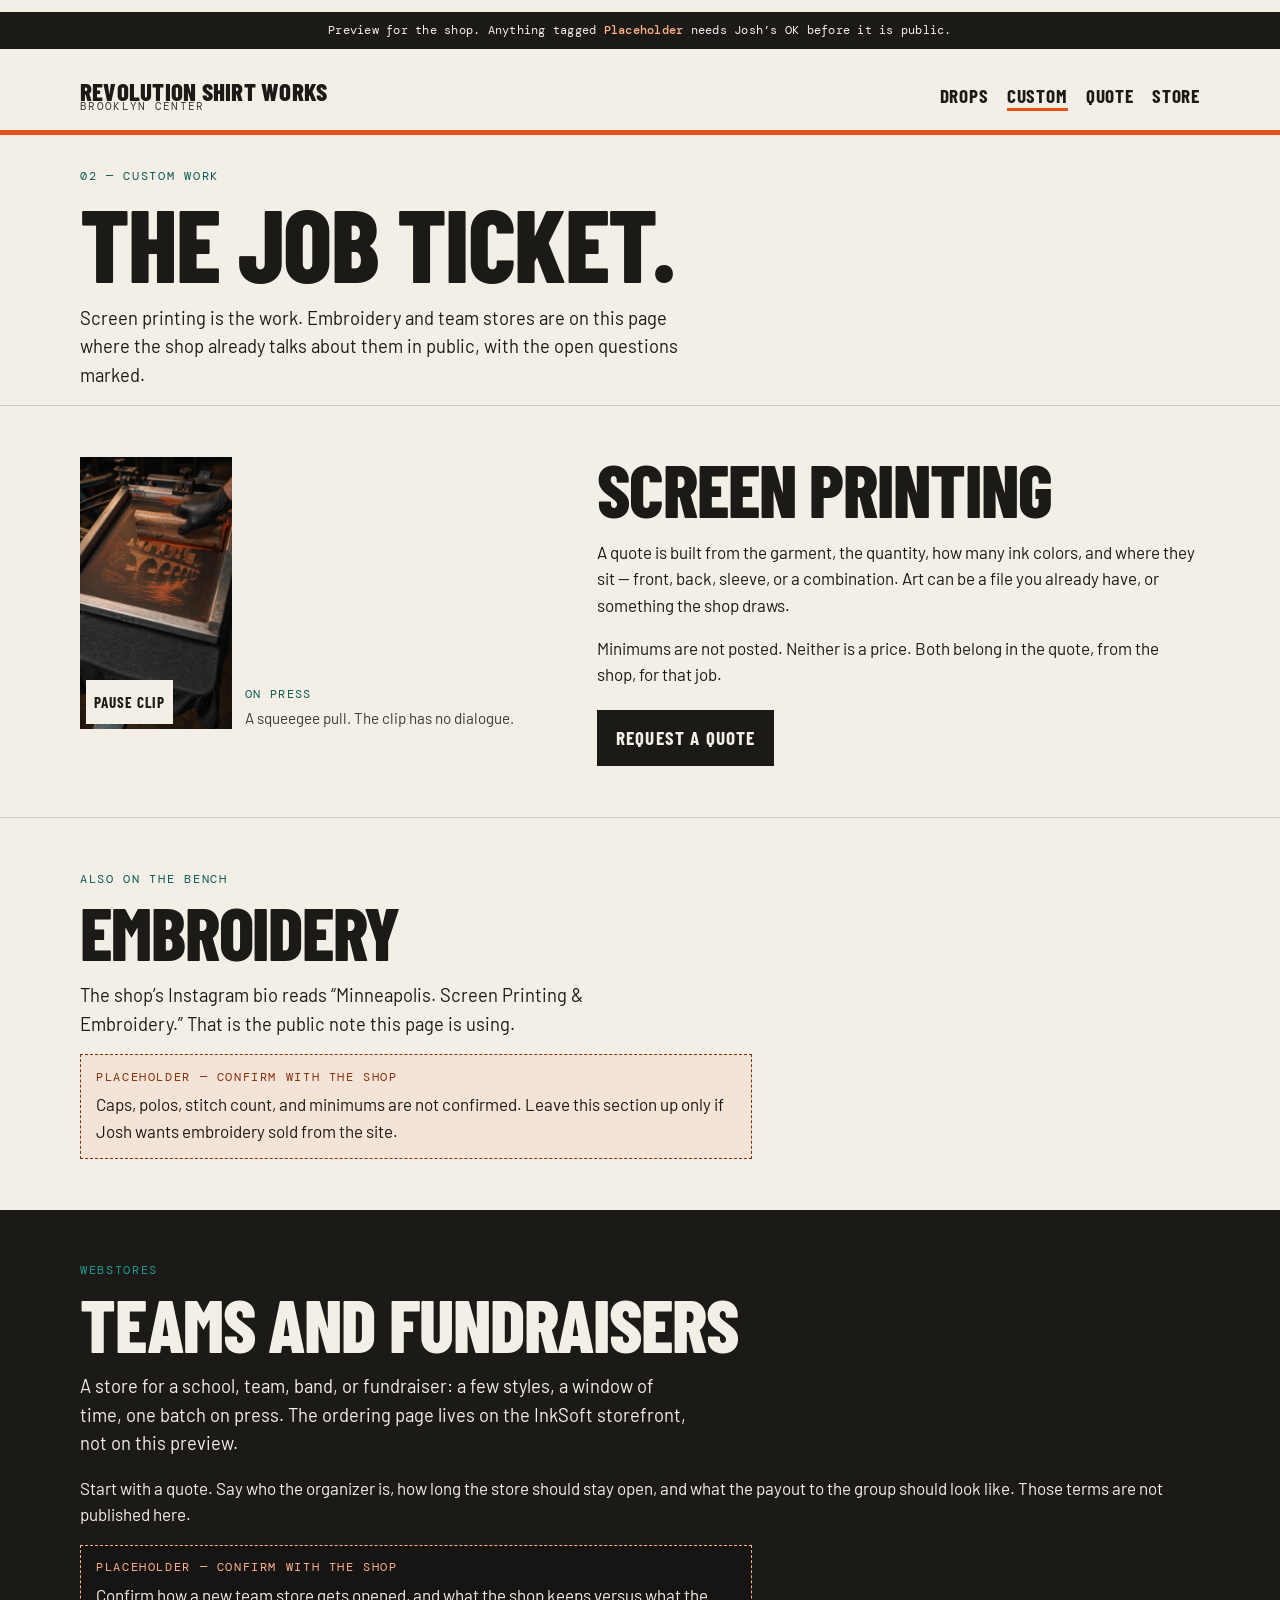
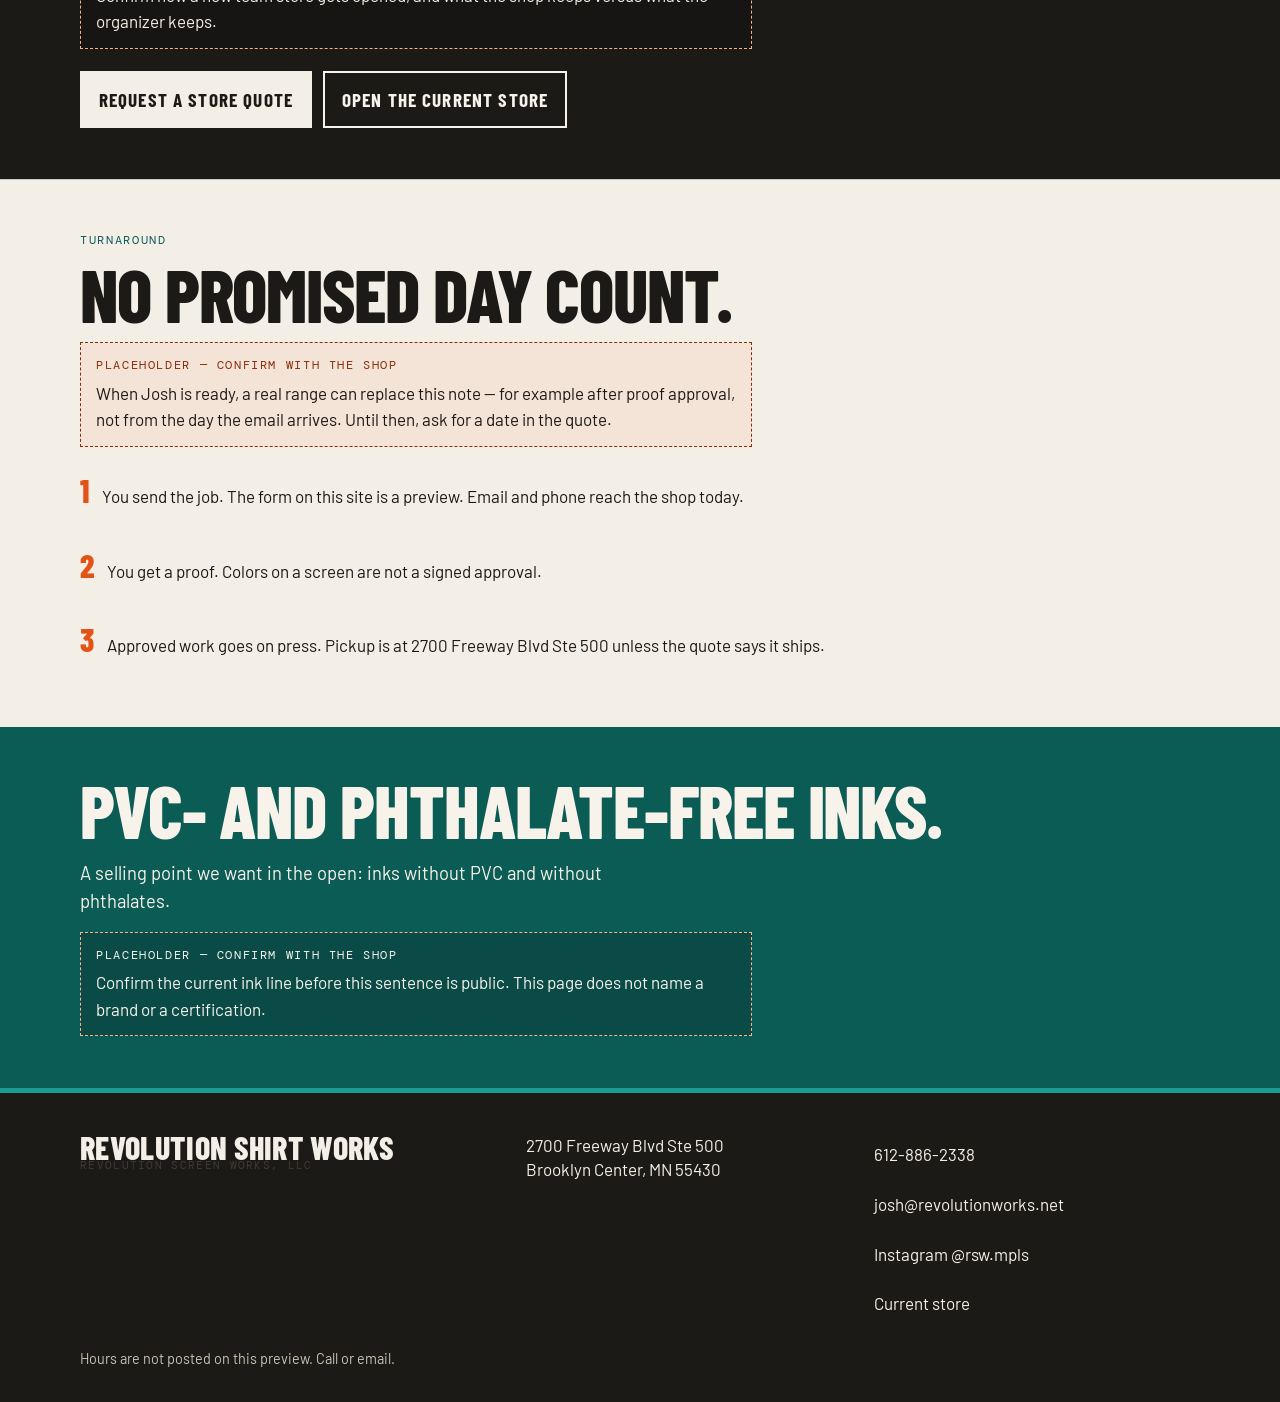
==== custom/index.html @ 0e315d1d "Add a static marketing preview for Revolution Shirt Works. The site introduces limited pre-order dro" ====
<!DOCTYPE html>
<html lang="en">
<head>
  <meta charset="utf-8">
  <meta name="viewport" content="width=device-width, initial-scale=1">
  <!-- PREVIEW: remove the noindex meta when this marketing site is the public site. -->
  <meta name="robots" content="noindex, follow">
  <title>Custom screen printing | Revolution Shirt Works</title>
  <meta name="description" content="Custom screen printing from Revolution Shirt Works in Brooklyn Center. Embroidery and team webstores are listed, with placeholders where the shop still needs to confirm details.">
  <link rel="canonical" href="https://revolutionworks.net/custom/">
  <meta property="og:title" content="Custom screen printing | Revolution Shirt Works">
  <meta property="og:description" content="Screen printing, embroidery, and team stores from a Brooklyn Center shop. Turnaround and embroidery details are still to confirm.">
  <meta property="og:type" content="website">
  <meta property="og:url" content="https://revolutionworks.net/custom/">
  <meta property="og:image" content="https://revolutionworks.net/assets/og.jpg">
  <meta property="og:locale" content="en_US">
  <meta name="twitter:card" content="summary_large_image">
  <meta name="twitter:title" content="Custom screen printing | Revolution Shirt Works">
  <meta name="twitter:description" content="Screen printing, embroidery, and team stores. Some details are still marked for the shop to confirm.">
  <meta name="twitter:image" content="https://revolutionworks.net/assets/og.jpg">
  <meta name="theme-color" content="#1c1a17">
  <link rel="icon" href="../favicon.svg" type="image/svg+xml">
  <link rel="manifest" href="../site.webmanifest">
  <link rel="stylesheet" href="../css/site.css">
</head>
<body>
  <a class="skip" href="#main">Skip to content</a>
  <p class="preview-strip">Preview for the shop. Anything tagged <strong>Placeholder</strong> needs Josh’s OK before it is public.</p>
  <header class="site-header">
    <div class="wrap site-header__inner">
      <a class="wordmark" href="../index.html">
        <span class="wordmark__shop">Revolution Shirt Works</span>
        <span class="wordmark__place">Brooklyn Center</span>
      </a>
      <nav class="nav-desktop" aria-label="Primary">
        <a href="../drops/">Drops</a>
        <a href="./" aria-current="page">Custom</a>
        <a href="../quote/">Quote</a>
        <a href="https://revolutionworks.net" rel="noopener noreferrer">Store</a>
      </nav>
      <button class="menu-button" type="button" data-menu-open aria-haspopup="dialog" aria-controls="site-menu">Menu</button>
    </div>
  </header>
  <dialog id="site-menu" aria-label="Menu">
    <form method="dialog"><button class="dialog-close" type="submit">Close</button></form>
    <nav aria-label="Mobile">
      <ul class="menu-list">
        <li><a href="../drops/">Drops</a></li>
        <li><a href="./" aria-current="page">Custom</a></li>
        <li><a href="../quote/">Quote</a></li>
        <li><a href="https://revolutionworks.net" rel="noopener noreferrer">Store</a></li>
      </ul>
    </nav>
    <p class="menu-phone"><a href="tel:+16128862338">612-886-2338</a></p>
  </dialog>

  <main id="main">
    <header class="page-hero">
      <div class="wrap">
        <p class="kicker">02 — Custom work</p>
        <h1>The job ticket.</h1>
        <p class="lede">Screen printing is the work. Embroidery and team stores are on this page where the shop already talks about them in public, with the open questions marked.</p>
      </div>
    </header>

    <section class="band" aria-labelledby="print-title">
      <div class="wrap split split--media">
        <figure class="clip clip--beside">
          <div class="clip__frame">
            <video data-shop-video width="720" height="1288" poster="../assets/squeegee-poster.jpg" playsinline muted loop preload="none">
              <source src="../assets/squeegee.mp4" type="video/mp4">
            </video>
            <button class="video-toggle" type="button" data-video-toggle aria-pressed="false">Play clip</button>
          </div>
          <figcaption>
            <span>On press</span>
            A squeegee pull. The clip has no dialogue.
          </figcaption>
        </figure>
        <div>
          <h2 id="print-title">Screen printing</h2>
          <p>A quote is built from the garment, the quantity, how many ink colors, and where they sit — front, back, sleeve, or a combination. Art can be a file you already have, or something the shop draws.</p>
          <p>Minimums are not posted. Neither is a price. Both belong in the quote, from the shop, for that job.</p>
          <div class="actions">
            <a class="btn" href="../quote/">Request a quote</a>
          </div>
        </div>
      </div>
    </section>

    <section class="band" aria-labelledby="emb-title">
      <div class="wrap">
        <p class="kicker">Also on the bench</p>
        <h2 id="emb-title">Embroidery</h2>
        <p class="lede">The shop’s Instagram bio reads “Minneapolis. Screen Printing &amp; Embroidery.” That is the public note this page is using.</p>
        <div class="hold" role="note">
          <span class="hold__tag">Placeholder — confirm with the shop</span>
          <p>Caps, polos, stitch count, and minimums are not confirmed. Leave this section up only if Josh wants embroidery sold from the site.</p>
        </div>
      </div>
    </section>

    <section class="band band--ink" aria-labelledby="store-title">
      <div class="wrap">
        <p class="kicker">Webstores</p>
        <h2 id="store-title">Teams and fundraisers</h2>
        <p class="lede">A store for a school, team, band, or fundraiser: a few styles, a window of time, one batch on press. The ordering page lives on the InkSoft storefront, not on this preview.</p>
        <p>Start with a quote. Say who the organizer is, how long the store should stay open, and what the payout to the group should look like. Those terms are not published here.</p>
        <div class="hold" role="note">
          <span class="hold__tag">Placeholder — confirm with the shop</span>
          <p>Confirm how a new team store gets opened, and what the shop keeps versus what the organizer keeps.</p>
        </div>
        <div class="actions">
          <a class="btn" href="../quote/">Request a store quote</a>
          <a class="btn btn--ghost" href="https://revolutionworks.net" rel="noopener noreferrer">Open the current store</a>
        </div>
      </div>
    </section>

    <section class="band" id="turnaround" aria-labelledby="turn-title">
      <div class="wrap">
        <p class="kicker">Turnaround</p>
        <h2 id="turn-title">No promised day count.</h2>
        <div class="hold" role="note">
          <span class="hold__tag">Placeholder — confirm with the shop</span>
          <p>When Josh is ready, a real range can replace this note — for example after proof approval, not from the day the email arrives. Until then, ask for a date in the quote.</p>
        </div>
        <ol class="steps">
          <li><span class="num">1</span><p>You send the job. The form on this site is a preview. Email and phone reach the shop today.</p></li>
          <li><span class="num">2</span><p>You get a proof. Colors on a screen are not a signed approval.</p></li>
          <li><span class="num">3</span><p>Approved work goes on press. Pickup is at 2700 Freeway Blvd Ste 500 unless the quote says it ships.</p></li>
        </ol>
      </div>
    </section>

    <section class="band band--teal" aria-labelledby="ink-title">
      <div class="wrap">
        <h2 id="ink-title">PVC- and phthalate-free inks.</h2>
        <p class="lede">A selling point we want in the open: inks without PVC and without phthalates.</p>
        <div class="hold" role="note">
          <span class="hold__tag">Placeholder — confirm with the shop</span>
          <p>Confirm the current ink line before this sentence is public. This page does not name a brand or a certification.</p>
        </div>
      </div>
    </section>
  </main>

  <footer class="site-footer">
    <div class="wrap footer-grid">
      <div>
        <a class="wordmark" href="../index.html">
          <span class="wordmark__shop">Revolution Shirt Works</span>
          <span class="wordmark__place">Revolution Screen Works, LLC</span>
        </a>
      </div>
      <address>
        2700 Freeway Blvd Ste 500<br>
        Brooklyn Center, MN 55430
      </address>
      <ul class="footer-links">
        <li><a href="tel:+16128862338">612-886-2338</a></li>
        <li><a href="mailto:josh@revolutionworks.net">josh@revolutionworks.net</a></li>
        <li><a href="https://www.instagram.com/rsw.mpls/" rel="noopener noreferrer">Instagram @rsw.mpls</a></li>
        <li><a href="https://revolutionworks.net" rel="noopener noreferrer">Current store</a></li>
      </ul>
    </div>
    <div class="wrap">
      <p class="legal">Hours are not posted on this preview. Call or email.</p>
    </div>
  </footer>
  <script src="../js/site.js"></script>
</body>
</html>
---- css/site.css ----
@import "fonts.css";

:root {
  --paper: #f4efe6;
  --paper-deep: #e7dcc8;
  --ink: #1c1a17;
  --ink-soft: #3f3a34;
  --orange: #e45316;
  --orange-deep: #8a2e0a;
  --teal: #0c5c56;
  --teal-bright: #1a9a90;
  --cream: #f7f3ea;
  --line: rgba(28, 26, 23, 0.18);
  --display: "Barlow Condensed", "Arial Narrow", Impact, sans-serif;
  --sans: "Barlow", "Avenir Next", "Segoe UI", sans-serif;
  --mono: "DM Mono", ui-monospace, "SFMono-Regular", Menlo, monospace;
  --wrap: 1120px;
  --pad: clamp(1rem, 4vw, 2.25rem);
  color-scheme: light;
}

*,
*::before,
*::after {
  box-sizing: border-box;
}

html {
  scroll-behavior: smooth;
}

body {
  margin: 0;
  overflow-x: clip;
  background: var(--paper);
  color: var(--ink);
  font-family: var(--sans);
  font-size: 1.0625rem;
  line-height: 1.55;
  text-rendering: optimizeLegibility;
}

img,
video {
  max-width: 100%;
  height: auto;
}

a {
  color: inherit;
}

a:hover {
  color: var(--orange-deep);
}

:focus-visible {
  outline: 3px solid var(--teal);
  outline-offset: 3px;
}

[hidden] {
  display: none !important;
}

.skip {
  position: absolute;
  left: 0.75rem;
  top: 0.75rem;
  z-index: 20;
  transform: translateY(-160%);
  background: var(--ink);
  color: var(--paper);
  padding: 0.65rem 0.85rem;
  text-decoration: none;
  font-family: var(--display);
  font-weight: 700;
  letter-spacing: 0.06em;
  text-transform: uppercase;
}

.skip:focus {
  transform: none;
}

.visually-hidden {
  position: absolute;
  width: 1px;
  height: 1px;
  padding: 0;
  margin: -1px;
  overflow: hidden;
  clip: rect(0, 0, 0, 0);
  white-space: nowrap;
  border: 0;
}

.preview-strip {
  background: var(--ink);
  color: var(--paper);
  font-family: var(--mono);
  font-size: 0.78rem;
  letter-spacing: 0.02em;
  padding: 0.55rem var(--pad);
  text-align: center;
}

.preview-strip strong {
  color: #ffb089;
  font-weight: 500;
}

.wrap {
  width: min(var(--wrap), calc(100% - (var(--pad) * 2)));
  margin-inline: auto;
}

.site-header {
  border-bottom: 5px solid var(--orange);
  background: var(--paper);
  position: sticky;
  top: 0;
  z-index: 5;
}

.site-header__inner {
  display: flex;
  align-items: center;
  justify-content: space-between;
  gap: 1rem;
  min-height: 4.25rem;
}

.wordmark {
  display: flex;
  flex-direction: column;
  text-decoration: none;
  color: var(--ink);
  line-height: 0.9;
}

.wordmark:hover {
  color: var(--ink);
}

.wordmark__shop {
  font-family: var(--display);
  font-weight: 800;
  font-size: 1.55rem;
  letter-spacing: 0.01em;
  text-transform: uppercase;
}

.wordmark__place {
  font-family: var(--mono);
  font-size: 0.68rem;
  letter-spacing: 0.12em;
  text-transform: uppercase;
  color: var(--ink-soft);
}

.nav-desktop {
  display: none;
  align-items: center;
  gap: 0.25rem 1.15rem;
}

.nav-desktop a {
  font-family: var(--display);
  font-weight: 700;
  font-size: 1.2rem;
  letter-spacing: 0.04em;
  text-transform: uppercase;
  text-decoration: none;
}

.nav-desktop a[aria-current="page"] {
  box-shadow: inset 0 -3px 0 var(--orange);
}

.menu-button,
.btn,
.video-toggle,
.dialog-close {
  font-family: var(--display);
  font-weight: 700;
  letter-spacing: 0.06em;
  text-transform: uppercase;
  cursor: pointer;
}

.menu-button,
.dialog-close {
  min-height: 48px;
  min-width: 48px;
  border: 2px solid var(--ink);
  background: transparent;
  color: var(--ink);
  padding: 0.4rem 0.8rem;
}

#site-menu {
  border: 0;
  padding: 1.25rem 1.25rem 2rem;
  margin: 0 0 0 auto;
  width: min(100%, 22rem);
  height: 100%;
  max-height: none;
  max-width: 100%;
  background: var(--ink);
  color: var(--paper);
}

#site-menu::backdrop {
  background: rgba(28, 26, 23, 0.5);
}

#site-menu a {
  color: var(--paper);
  text-decoration: none;
}

#site-menu a:hover {
  color: #ffb089;
}

.dialog-close {
  border-color: var(--paper);
  color: var(--paper);
  margin-bottom: 1.5rem;
}

.menu-list {
  list-style: none;
  margin: 0;
  padding: 0;
  display: grid;
  gap: 0.35rem;
}

.menu-list a {
  display: flex;
  align-items: center;
  min-height: 48px;
  font-family: var(--display);
  font-weight: 700;
  font-size: 2rem;
  letter-spacing: 0.03em;
  text-transform: uppercase;
}

.menu-phone {
  margin-top: 1.5rem;
  font-family: var(--mono);
  font-size: 0.9rem;
}

.hero {
  padding: 1.5rem 0 2.5rem;
}

.kicker {
  font-family: var(--mono);
  font-size: 0.75rem;
  letter-spacing: 0.14em;
  text-transform: uppercase;
  color: var(--teal);
  margin: 0 0 0.75rem;
}

h1,
h2,
.h-display {
  font-family: var(--display);
  font-weight: 800;
  letter-spacing: -0.015em;
  line-height: 0.88;
  text-transform: uppercase;
  text-wrap: balance;
  margin: 0;
}

h1 {
  font-size: clamp(3.2rem, 15vw, 8.4rem);
}

section[id],
header[id] {
  scroll-margin-top: 5.5rem;
}

h2 {
  font-size: clamp(2.6rem, 8vw, 4.6rem);
}

h3 {
  font-family: var(--display);
  font-weight: 700;
  font-size: 1.8rem;
  letter-spacing: 0.02em;
  text-transform: uppercase;
  line-height: 1;
  margin: 0 0 0.35rem;
}

.lede {
  font-size: 1.15rem;
  max-width: 38rem;
  margin: 1rem 0 0;
}

.hero__title .line {
  display: block;
}

.hero__title .line--ink {
  color: var(--orange-deep);
  position: relative;
  width: max-content;
  max-width: 100%;
}

.hero__title .line--ink::before {
  content: "Shirts.";
  position: absolute;
  left: 0.045em;
  top: 0.035em;
  color: var(--teal);
  z-index: -1;
}

.actions {
  display: flex;
  flex-wrap: wrap;
  gap: 0.7rem;
  margin-top: 1.4rem;
}

.btn {
  display: inline-flex;
  align-items: center;
  justify-content: center;
  min-height: 48px;
  padding: 0.7rem 1.05rem;
  background: var(--ink);
  color: var(--paper);
  text-decoration: none;
  border: 2px solid var(--ink);
  font-size: 1.2rem;
}

.btn:hover {
  background: var(--orange-deep);
  border-color: var(--orange-deep);
  color: var(--paper);
}

.btn--ghost {
  background: transparent;
  color: var(--ink);
}

.btn--ghost:hover {
  background: var(--ink);
  color: var(--paper);
}

.band--ink .actions .btn,
.band--teal .actions .btn {
  background: var(--paper);
  color: var(--ink);
  border-color: var(--paper);
}

.band--ink .actions .btn:hover,
.band--teal .actions .btn:hover {
  background: var(--orange);
  border-color: var(--orange);
  color: var(--ink);
}

.band--ink .actions .btn--ghost,
.band--teal .actions .btn--ghost {
  background: transparent;
  color: var(--cream);
  border-color: var(--cream);
}

.band--ink .actions .btn--ghost:hover,
.band--teal .actions .btn--ghost:hover {
  background: var(--cream);
  color: var(--ink);
}

.swatches {
  display: flex;
  flex-wrap: wrap;
  gap: 0.55rem 1rem;
  list-style: none;
  padding: 0;
  margin: 1.4rem 0 0;
}

.swatches li {
  display: flex;
  align-items: center;
  gap: 0.45rem;
  font-family: var(--mono);
  font-size: 0.75rem;
  letter-spacing: 0.06em;
  text-transform: uppercase;
}

.swatch {
  width: 1.15rem;
  height: 1.15rem;
  border: 1px solid var(--ink);
  display: inline-block;
}

.swatch--orange { background: var(--orange); }
.swatch--teal { background: var(--teal-bright); }
.swatch--paper { background: var(--cream); }

.hero__grid {
  display: grid;
  gap: 1.75rem;
}

.poster {
  margin: 0;
  background: var(--ink);
  color: var(--paper);
}

.poster img,
.film img {
  display: block;
  width: 100%;
  height: auto;
}

.poster figcaption,
.film figcaption,
.clip figcaption {
  display: flex;
  justify-content: space-between;
  gap: 0.75rem;
  flex-wrap: wrap;
  padding: 0.55rem 0.75rem 0.7rem;
  font-family: var(--mono);
  font-size: 0.72rem;
  letter-spacing: 0.08em;
  text-transform: uppercase;
}

.clip {
  margin: 0.8rem 0 0;
  display: grid;
  grid-template-columns: 7.5rem 1fr;
  gap: 0.8rem;
  align-items: end;
}

.clip--beside {
  margin: 0;
}

.clip__frame {
  position: relative;
  background: var(--ink);
}

.clip video {
  display: block;
  width: 100%;
  height: auto;
}

.video-toggle {
  position: absolute;
  left: 0.35rem;
  bottom: 0.35rem;
  min-height: 44px;
  padding: 0.35rem 0.55rem;
  border: 0;
  background: var(--paper);
  color: var(--ink);
  font-size: 0.95rem;
}

.clip figcaption {
  padding: 0;
  display: block;
  color: var(--ink-soft);
  text-transform: none;
  letter-spacing: 0;
  font-family: var(--sans);
  font-size: 0.95rem;
  line-height: 1.4;
}

.clip figcaption span {
  display: block;
  font-family: var(--mono);
  font-size: 0.72rem;
  letter-spacing: 0.12em;
  text-transform: uppercase;
  color: var(--teal);
  margin-bottom: 0.3rem;
}

.band {
  padding: 3.2rem 0;
  border-top: 1px solid var(--line);
}

.band--ink {
  background: var(--ink);
  color: var(--paper);
  border-top: 0;
}

.band--ink a {
  color: var(--paper);
}

.band--ink .kicker {
  color: var(--teal-bright);
}

.band--teal {
  background: var(--teal);
  color: var(--cream);
  border-top: 0;
}

.band--teal a {
  color: var(--cream);
}

.split {
  display: grid;
  gap: 1.5rem;
}

.section-head {
  display: grid;
  gap: 0.8rem;
  margin-bottom: 1.4rem;
}

.hold {
  display: grid;
  gap: 0.3rem;
  margin: 1rem 0 0;
  padding: 0.85rem 0.95rem;
  border: 1.5px dashed var(--orange-deep);
  background: rgba(228, 83, 22, 0.07);
  max-width: 42rem;
}

.band--ink .hold,
.band--teal .hold {
  border-color: #ffb089;
  background: rgba(0, 0, 0, 0.18);
  color: inherit;
}

.hold__tag {
  font-family: var(--mono);
  font-size: 0.72rem;
  letter-spacing: 0.14em;
  text-transform: uppercase;
  color: var(--orange-deep);
}

.band--ink .hold__tag {
  color: #ffb089;
}

.band--teal .hold__tag {
  color: var(--cream);
}

.hold p {
  margin: 0;
}

.service-list,
.steps,
.confirm-list,
.pieces {
  list-style: none;
  margin: 0;
  padding: 0;
}

.service-list {
  display: grid;
  gap: 0;
  border-top: 2px solid var(--ink);
}

.service-list li {
  display: grid;
  gap: 0.35rem;
  padding: 1.15rem 0;
  border-bottom: 1px solid var(--line);
}

.service-list .num {
  font-family: var(--mono);
  font-size: 0.75rem;
  letter-spacing: 0.14em;
  color: var(--orange-deep);
}

.steps {
  display: grid;
  gap: 0.9rem;
  margin-top: 1.2rem;
}

.steps li {
  display: grid;
  grid-template-columns: auto 1fr;
  gap: 0.8rem;
  align-items: baseline;
}

.steps .num {
  font-family: var(--display);
  font-weight: 800;
  font-size: 2rem;
  line-height: 1;
  color: var(--orange);
}

.film {
  margin: 0;
  background: #fff;
  border: 1px solid var(--ink);
  box-shadow: 10px 10px 0 var(--teal);
}

.film figcaption {
  color: var(--ink-soft);
  padding-inline: 0.2rem;
}

.pieces {
  display: grid;
  gap: 0;
  border-top: 2px solid currentColor;
  margin-top: 1.4rem;
}

.pieces li {
  display: grid;
  gap: 0.25rem;
  padding: 1rem 0;
  border-bottom: 1px solid var(--line);
}

.band--ink .pieces {
  border-top-color: rgba(247, 243, 234, 0.4);
}

.band--ink .pieces li {
  border-bottom-color: rgba(247, 243, 234, 0.18);
}

.meta {
  font-family: var(--mono);
  font-size: 0.75rem;
  letter-spacing: 0.08em;
  text-transform: uppercase;
  color: var(--ink-soft);
}

.band--ink .meta {
  color: #c8c1b6;
}

.confirm-list {
  display: grid;
  gap: 0.65rem;
}

.confirm-list li {
  padding-left: 1.4rem;
  position: relative;
}

.confirm-list li::before {
  content: "";
  width: 0.7rem;
  height: 0.7rem;
  border: 1.5px solid var(--orange-deep);
  position: absolute;
  left: 0;
  top: 0.4rem;
}

.site-footer {
  background: var(--ink);
  color: var(--paper);
  padding: 2.5rem 0 2rem;
  border-top: 5px solid var(--teal-bright);
}

.site-footer a {
  color: var(--paper);
  text-decoration: none;
}

.site-footer a:hover {
  color: #ffb089;
}

.footer-grid {
  display: grid;
  gap: 1.4rem;
}

.site-footer .wordmark__shop {
  font-size: 2rem;
}

.site-footer address {
  font-style: normal;
  line-height: 1.45;
}

.footer-links {
  list-style: none;
  margin: 0;
  padding: 0;
  display: grid;
  gap: 0.35rem;
}

.footer-links a {
  display: inline-flex;
  min-height: 44px;
  align-items: center;
}

.legal {
  margin: 1.4rem 0 0;
  color: #c8c1b6;
  font-size: 0.9rem;
  max-width: 40rem;
}

.page-hero {
  padding: 2rem 0 1rem;
}

.page-hero h1 {
  font-size: clamp(3.4rem, 12vw, 6.4rem);
}

.gallery {
  display: grid;
  gap: 1.25rem;
}

.ticket {
  margin-top: 1.5rem;
  padding: 1.1rem 1rem 1.2rem;
  background: var(--cream);
  border: 2px solid var(--ink);
  box-shadow: 8px 8px 0 var(--ink);
}

.ticket__head {
  display: flex;
  justify-content: space-between;
  gap: 1rem;
  align-items: baseline;
  border-bottom: 1px solid var(--ink);
  padding-bottom: 0.7rem;
  margin-bottom: 1rem;
}

.ticket__head p {
  margin: 0;
  font-family: var(--mono);
  font-size: 0.75rem;
  letter-spacing: 0.12em;
  text-transform: uppercase;
}

.fields {
  display: grid;
  gap: 0.9rem;
}

label {
  display: grid;
  gap: 0.35rem;
  font-family: var(--display);
  font-weight: 700;
  letter-spacing: 0.04em;
  text-transform: uppercase;
  font-size: 1.05rem;
}

.hint {
  font-family: var(--sans);
  font-weight: 400;
  letter-spacing: 0;
  text-transform: none;
  color: var(--ink-soft);
  font-size: 0.92rem;
}

input,
select,
textarea {
  font: 1rem/1.4 var(--sans);
  color: var(--ink);
  background: #fff;
  border: 1.5px solid var(--ink);
  border-radius: 0;
  padding: 0.7rem 0.75rem;
  width: 100%;
  min-height: 48px;
}

textarea {
  min-height: 8.5rem;
  resize: vertical;
}

.checks {
  display: grid;
  gap: 0.15rem;
  border: 0;
  margin: 0;
  padding: 0;
}

.checks legend {
  font-family: var(--display);
  font-weight: 700;
  letter-spacing: 0.04em;
  text-transform: uppercase;
  font-size: 1.05rem;
  margin-bottom: 0.35rem;
}

.check {
  display: flex;
  align-items: center;
  gap: 0.7rem;
  min-height: 48px;
  font-family: var(--sans);
  font-weight: 500;
  letter-spacing: 0;
  text-transform: none;
  font-size: 1rem;
}

.check input {
  width: 1.2rem;
  height: 1.2rem;
  min-height: 0;
  accent-color: var(--orange-deep);
}

.hp {
  position: absolute;
  left: -9999px;
  height: 0;
  overflow: hidden;
}

.status {
  margin: 1rem 0 0;
  padding: 0.9rem 1rem;
  background: var(--ink);
  color: var(--paper);
}

.pair {
  display: grid;
  gap: 0.9rem;
}

@media (min-width: 720px) {
  .pair {
    grid-template-columns: 1fr 1fr;
  }

  .service-list li {
    grid-template-columns: 4.5rem 1fr;
    gap: 1rem;
    align-items: start;
  }

  .split--media {
    grid-template-columns: 0.9fr 1.1fr;
    align-items: start;
  }

  .footer-grid {
    grid-template-columns: 1.3fr 1fr 1fr;
    align-items: start;
  }

  .clip {
    grid-template-columns: 9.5rem 1fr;
  }
}

@media (min-width: 960px) {
  .menu-button {
    display: none;
  }

  .nav-desktop {
    display: flex;
  }

  .hero__grid {
    grid-template-columns: minmax(0, 1.05fr) minmax(280px, 0.9fr);
    align-items: end;
    gap: 2.5rem;
  }

  .hero {
    padding-top: 2.2rem;
    padding-bottom: 3.5rem;
  }

  .gallery--two {
    grid-template-columns: 0.82fr 1.18fr;
    align-items: start;
  }

  .pieces {
    grid-template-columns: repeat(3, 1fr);
    border-top: 0;
    gap: 1.25rem;
  }

  .pieces li {
    border-top: 2px solid currentColor;
    border-bottom: 0;
    padding-right: 1rem;
  }
}

@media (prefers-reduced-motion: reduce) {
  html {
    scroll-behavior: auto;
  }

  .hero__title .line--ink::before {
    content: none;
  }
}
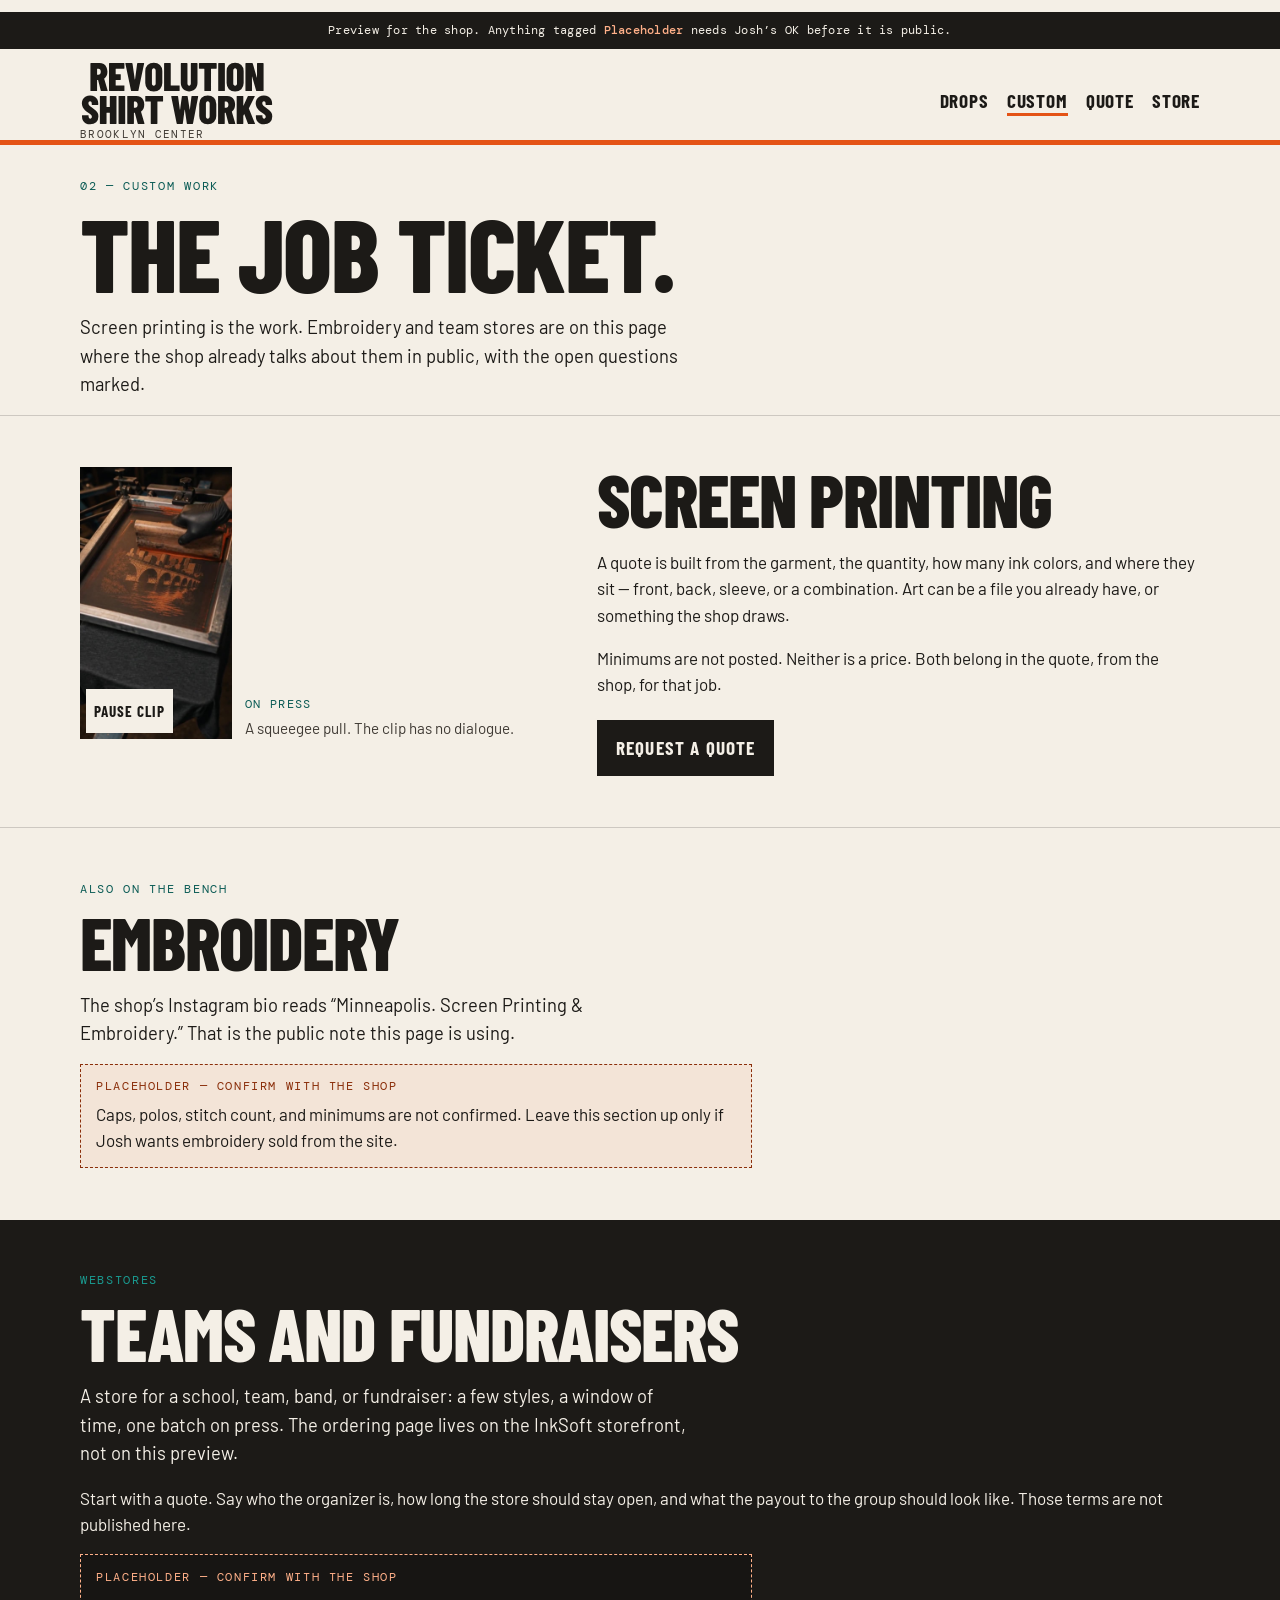
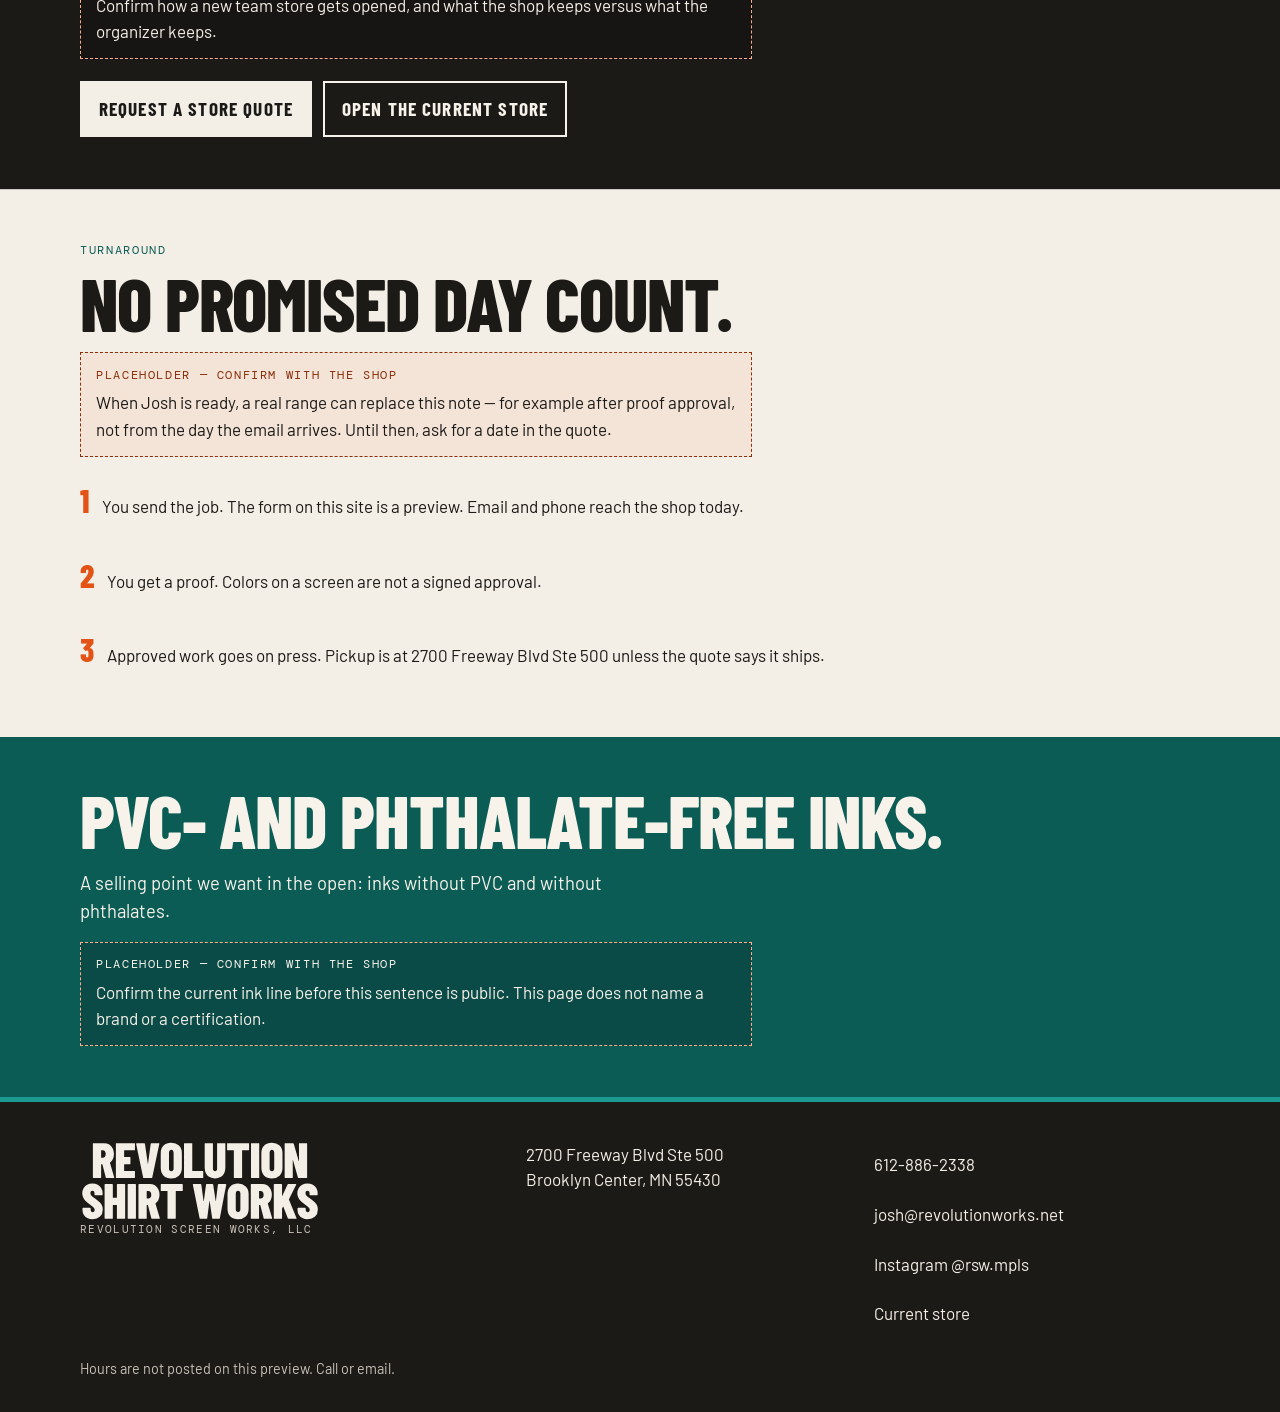
==== commit c9ccd752: "Replace Instakyle graphics with a Shirt Works wordmark. Remove the repair-shop poster, print, and gl" ====
--- a/custom/index.html
+++ b/custom/index.html
@@ -13,6 +13,9 @@
   <meta property="og:type" content="website">
   <meta property="og:url" content="https://revolutionworks.net/custom/">
   <meta property="og:image" content="https://revolutionworks.net/assets/og.jpg">
+  <meta property="og:image:alt" content="Revolution Shirt Works wordmark. Screen printing in Brooklyn Center.">
+  <meta property="og:image:width" content="1200">
+  <meta property="og:image:height" content="630">
   <meta property="og:locale" content="en_US">
   <meta name="twitter:card" content="summary_large_image">
   <meta name="twitter:title" content="Custom screen printing | Revolution Shirt Works">
@@ -29,7 +32,8 @@
   <header class="site-header">
     <div class="wrap site-header__inner">
       <a class="wordmark" href="../index.html">
-        <span class="wordmark__shop">Revolution Shirt Works</span>
+        <span class="wordmark__mark" aria-hidden="true"></span>
+        <span class="visually-hidden">Revolution Shirt Works</span>
         <span class="wordmark__place">Brooklyn Center</span>
       </a>
       <nav class="nav-desktop" aria-label="Primary">
@@ -149,7 +153,8 @@
     <div class="wrap footer-grid">
       <div>
         <a class="wordmark" href="../index.html">
-          <span class="wordmark__shop">Revolution Shirt Works</span>
+          <span class="wordmark__mark" aria-hidden="true"></span>
+          <span class="visually-hidden">Revolution Shirt Works</span>
           <span class="wordmark__place">Revolution Screen Works, LLC</span>
         </a>
       </div>
--- a/css/site.css
+++ b/css/site.css
@@ -27,6 +27,7 @@
 
 html {
   scroll-behavior: smooth;
+  scroll-padding-top: 5.5rem;
 }
 
 body {
@@ -134,21 +135,26 @@
 .wordmark {
   display: flex;
   flex-direction: column;
+  align-items: flex-start;
+  gap: 0.28rem;
   text-decoration: none;
   color: var(--ink);
   line-height: 0.9;
 }
 
-.wordmark:hover {
-  color: var(--ink);
-}
-
-.wordmark__shop {
-  font-family: var(--display);
-  font-weight: 800;
-  font-size: 1.55rem;
-  letter-spacing: 0.01em;
-  text-transform: uppercase;
+.wordmark__mark {
+  display: block;
+  width: 12.25rem;
+  aspect-ratio: 4832 / 1568;
+  background-color: currentColor;
+  -webkit-mask-image: url("../assets/wordmark.svg");
+  mask-image: url("../assets/wordmark.svg");
+  -webkit-mask-repeat: no-repeat;
+  mask-repeat: no-repeat;
+  -webkit-mask-size: contain;
+  mask-size: contain;
+  -webkit-mask-position: left center;
+  mask-position: left center;
 }
 
 .wordmark__place {
@@ -724,8 +730,12 @@
   gap: 1.4rem;
 }
 
-.site-footer .wordmark__shop {
-  font-size: 2rem;
+.site-footer .wordmark__mark {
+  width: 15rem;
+}
+
+.site-footer .wordmark__place {
+  color: #c8c1b6;
 }
 
 .site-footer address {
@@ -937,7 +947,7 @@
   }
 
   .gallery--two {
-    grid-template-columns: 0.82fr 1.18fr;
+    grid-template-columns: 1fr 1fr;
     align-items: start;
   }
 
